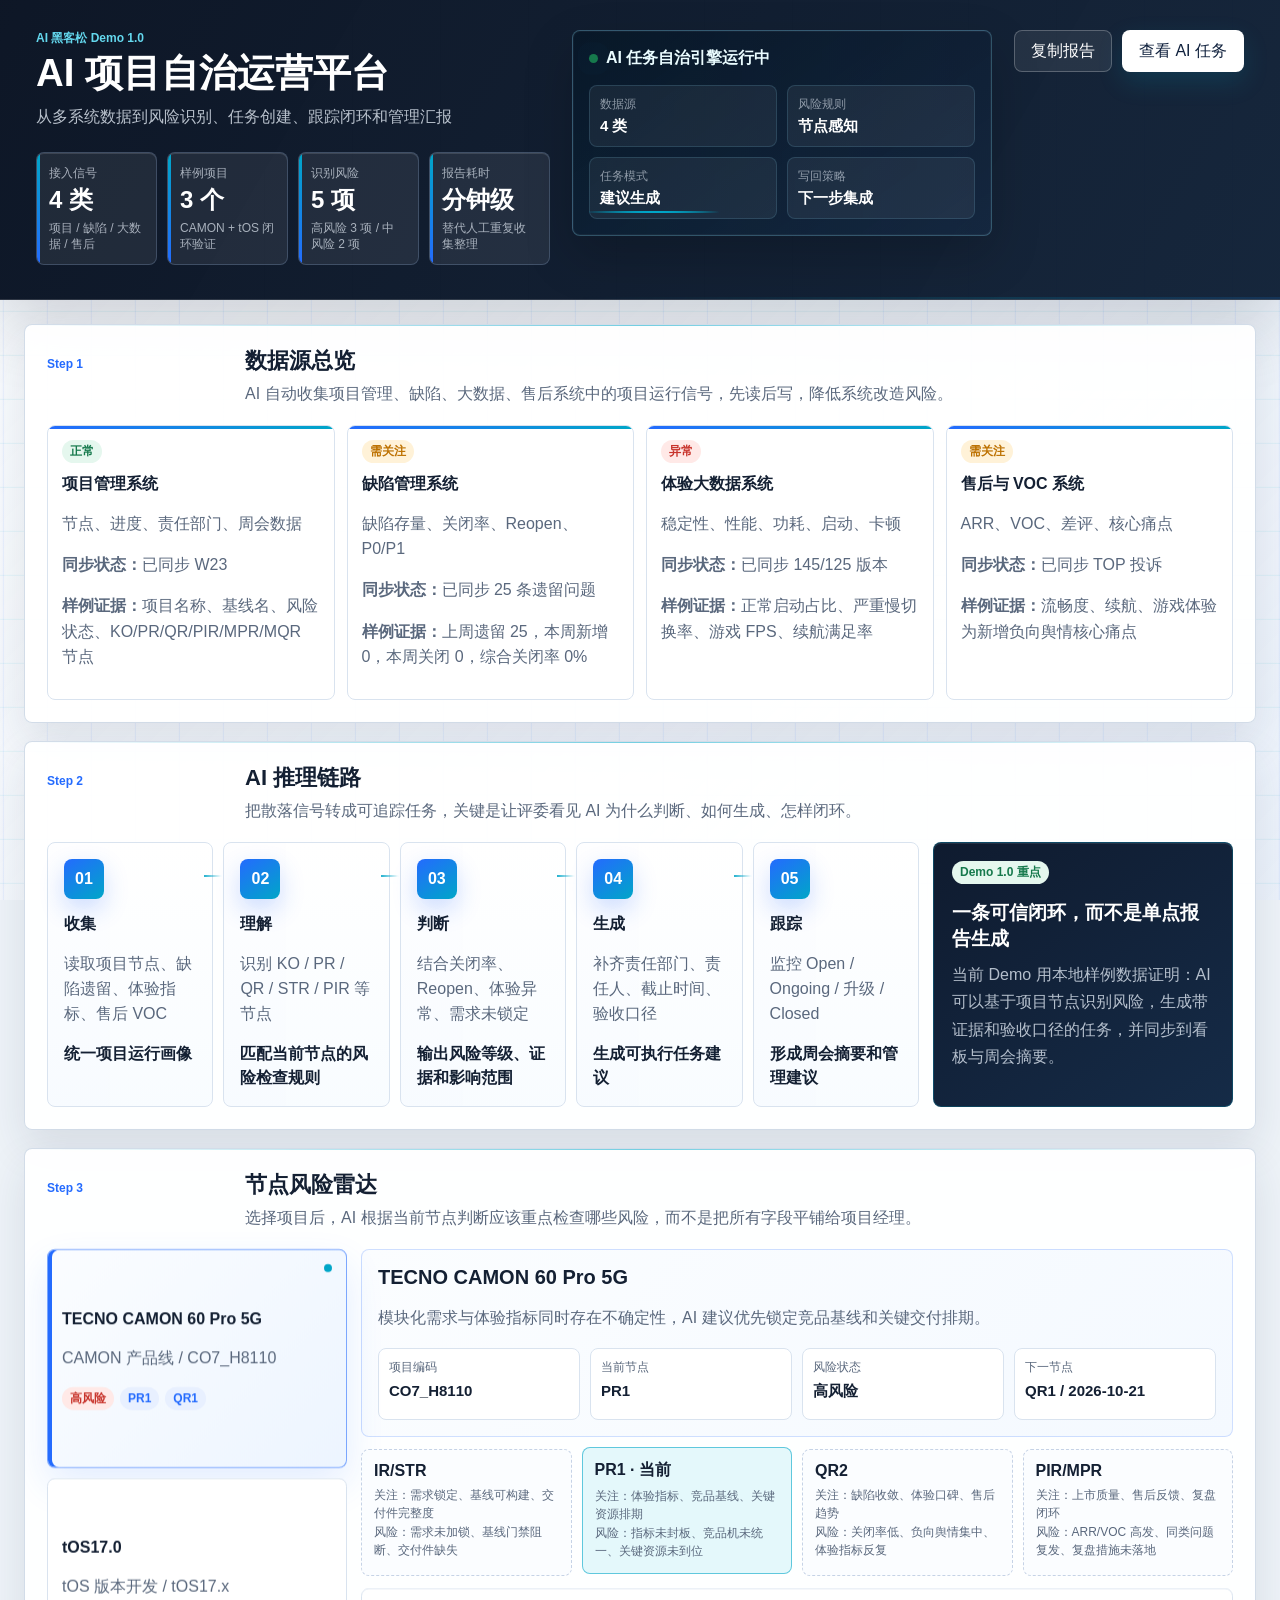
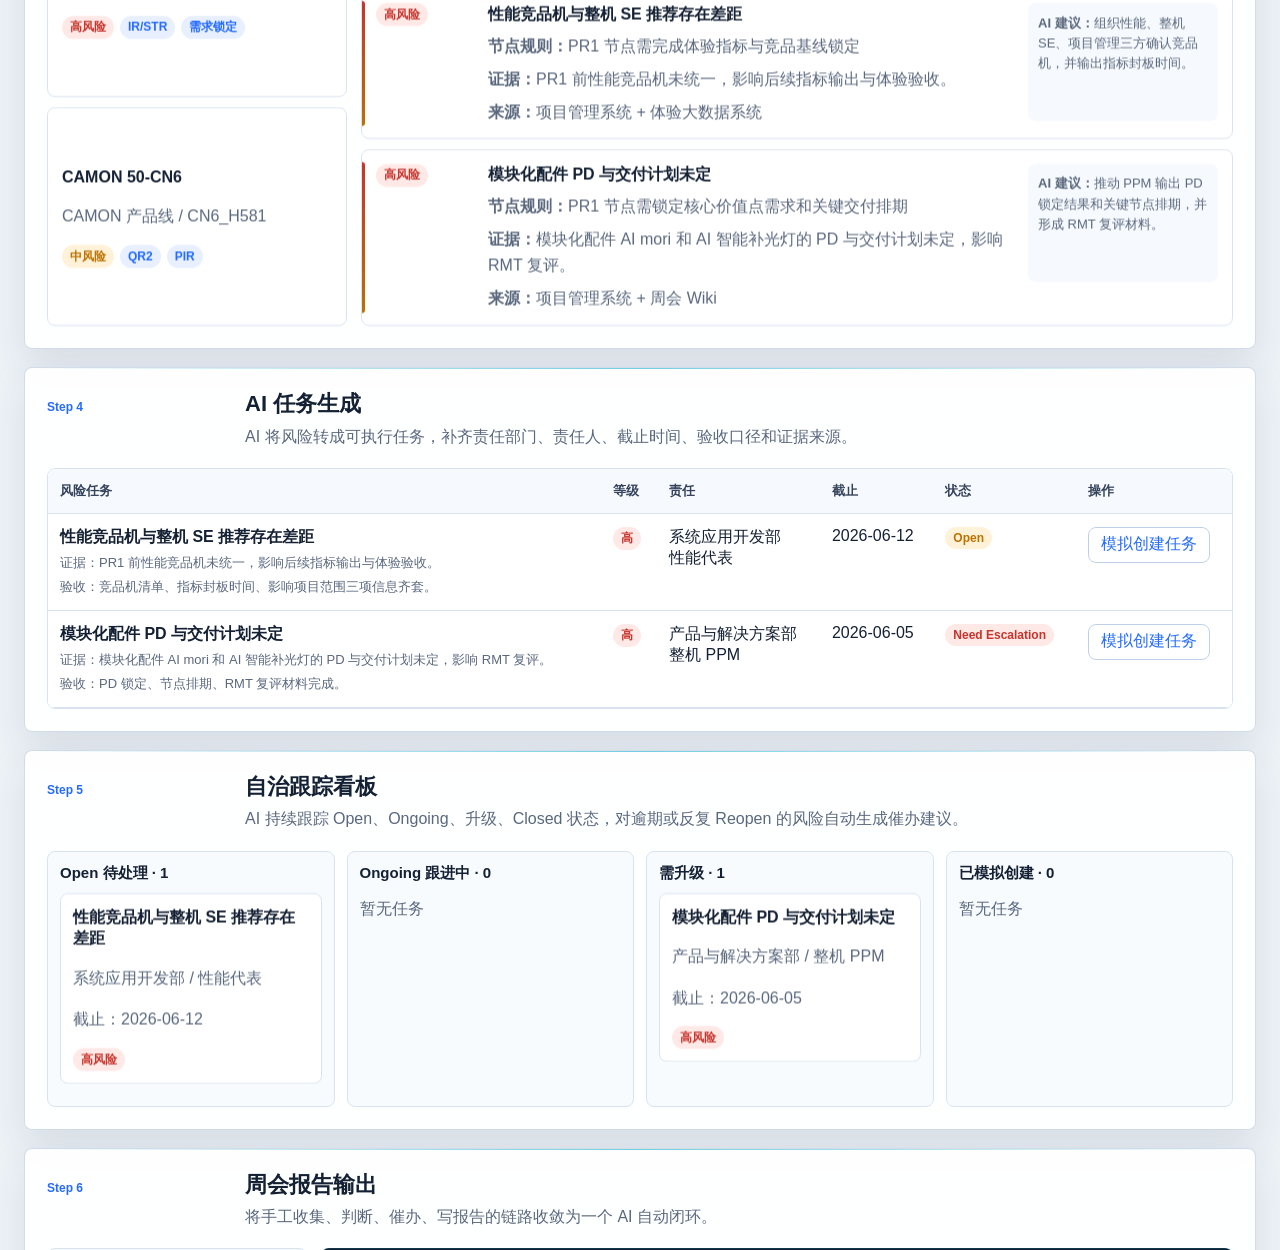
==== index.html @ 3d5e6ba8 "feat: add AI project autonomy platform demo" ====
<!doctype html>
<html lang="zh-CN">
  <head>
    <meta charset="utf-8">
    <meta name="viewport" content="width=device-width, initial-scale=1">
    <meta http-equiv="refresh" content="0; url=./demo/index.html">
    <title>AI 项目自治运营平台 Demo</title>
    <style>
      body {
        min-height: 100dvh;
        margin: 0;
        display: grid;
        place-items: center;
        background: #0f1b2f;
        color: #eef6ff;
        font-family: "Avenir Next", "PingFang SC", "Microsoft YaHei", sans-serif;
        letter-spacing: 0;
      }

      a {
        color: #64d8ee;
      }
    </style>
  </head>
  <body>
    <p>正在进入 AI 项目自治运营平台 Demo。若未自动跳转，请打开 <a href="./demo/index.html">Demo 1.0</a>。</p>
  </body>
</html>
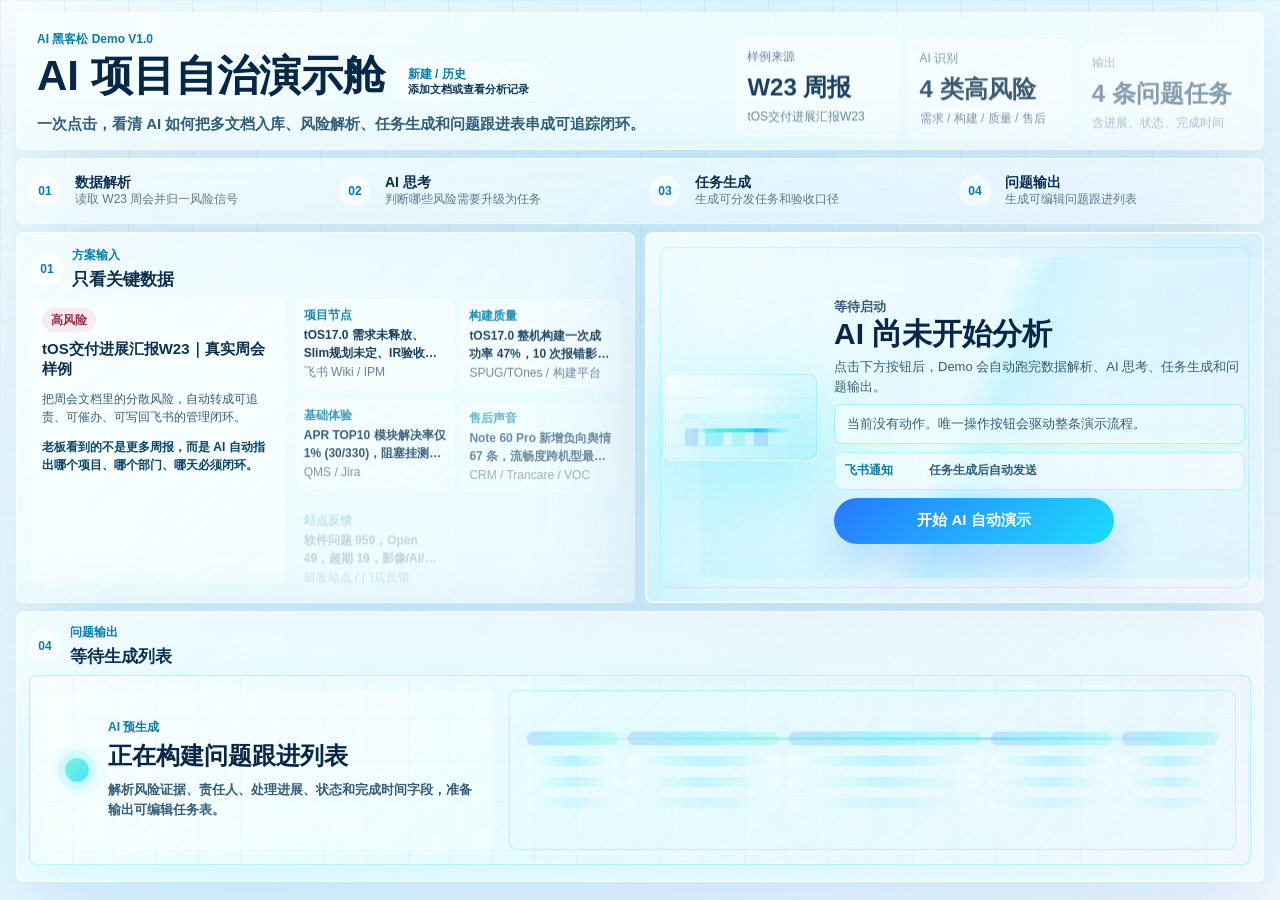
==== commit ef4a24ff: "完善 AI 项目自治 Demo 交付" ====
--- a/index.html
+++ b/index.html
@@ -23,6 +23,6 @@
     </style>
   </head>
   <body>
-    <p>正在进入 AI 项目自治运营平台 Demo。若未自动跳转，请打开 <a href="./demo/index.html">Demo 1.0</a>。</p>
+    <p>正在进入 AI 项目自治演示舱 Demo 3.0。若未自动跳转，请打开 <a href="./demo/index.html">Demo 3.0</a>。</p>
   </body>
 </html>
